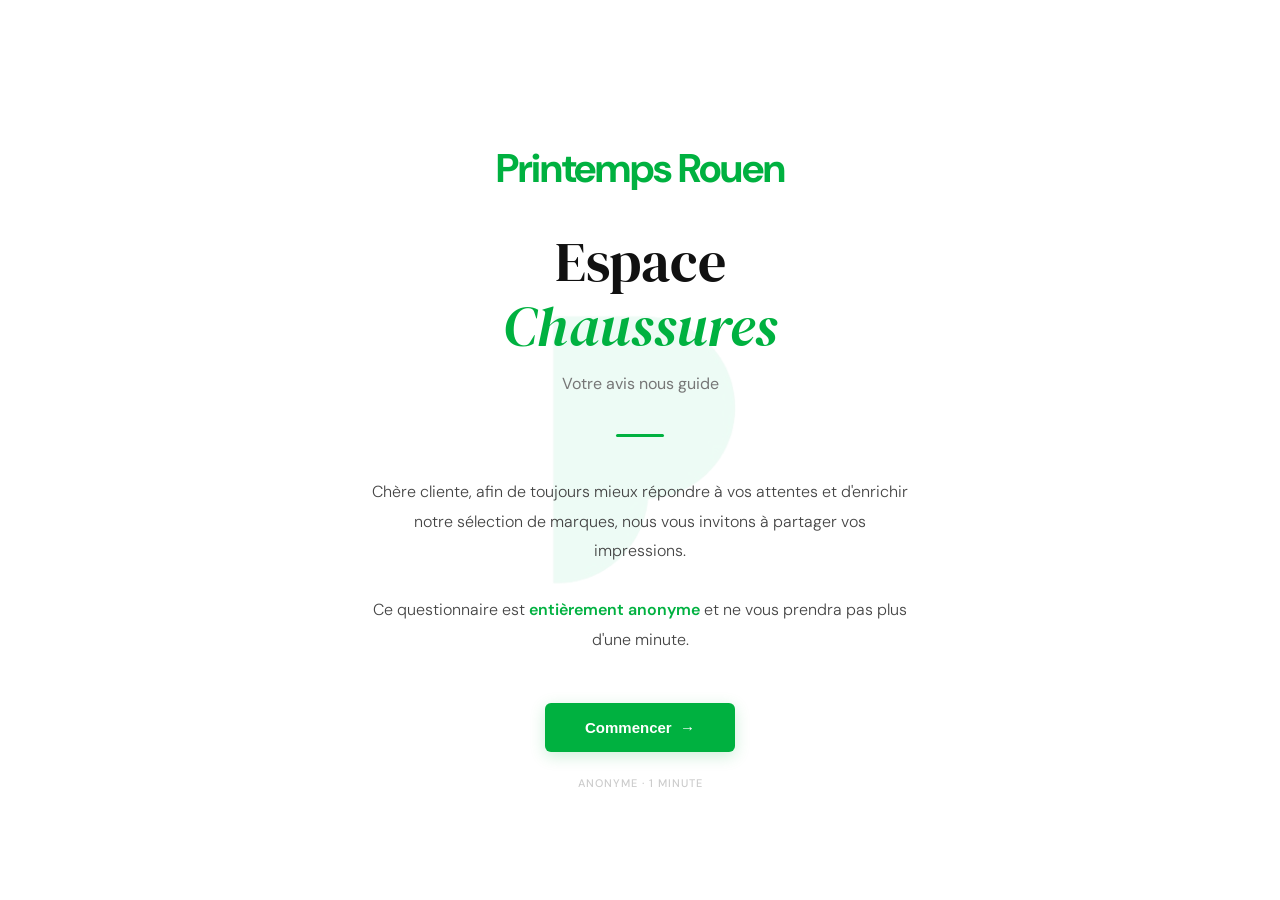
==== index.html @ 48b07a51 "change files' name to publish in ghp" ====
<!DOCTYPE html>
<html lang="fr">
<head>
  <meta charset="UTF-8" />
  <meta name="viewport" content="width=device-width, initial-scale=1.0" />
  <title>Espace Chaussures — Printemps Rouen</title>
  <link href="https://fonts.googleapis.com/css2?family=DM+Sans:wght@300;400;500;600;700&family=DM+Serif+Display:ital@0;1&display=swap" rel="stylesheet" />
  <link rel="stylesheet" href="style.css" />
</head>
<body>

<div id="page-accueil" class="page active">

  <img class="accueil-watermark" src="assets/logo-printemps.png" alt="" aria-hidden="true" />

  <div class="accueil-logo">Printemps Rouen</div>

  <h1 class="accueil-title">
    Espace<br><em>Chaussures</em>
  </h1>

  <p class="accueil-subtitle">Votre avis nous guide</p>

  <div class="divider-green"></div>

  <p class="accueil-text">
    Chère cliente, afin de toujours mieux répondre à vos attentes et d'enrichir notre sélection
    de marques, nous vous invitons à partager vos impressions.<br><br>
    Ce questionnaire est <strong style="color:var(--green);font-weight:600;">entièrement anonyme</strong>
    et ne vous prendra pas plus d'une minute.
  </p>

  <button class="btn-primary" onclick="showPage('page-questionnaire')">
    <span>Commencer &nbsp;→</span>
  </button>

  <div class="accueil-mention">Anonyme · 1 minute</div>
</div>


<div id="page-questionnaire" class="page" style="flex-direction:column;">

  <header class="form-header">
    <span class="form-header-brand">Printemps Rouen</span>
    <span class="form-header-section">Espace Chaussures</span>
  </header>

  <div class="progress-bar">
    <div class="progress-fill" id="progress-fill"></div>
  </div>

  <div class="form-body">

    <div class="form-intro">
      <div class="form-intro-eyebrow">Questionnaire satisfaction</div>
      <h2 class="form-intro-title">Vos <em>impressions</em> nous sont précieuses</h2>
    </div>

    <div class="question-block" id="q1-block">
      <div class="question-number">Question 01</div>
      <div class="question-label">Aujourd'hui, vous êtes plutôt à la recherche de…</div>
      <div class="error-msg">Veuillez sélectionner une réponse</div>
      <div class="choices" id="q1">
        <label class="choice-item" onclick="selectRadio(this,'q1')">
          <input type="radio" name="q1" value="Sneakers"/>
          <span class="choice-marker"></span>
          <span class="choice-text">Sneakers</span>
        </label>
        <label class="choice-item" onclick="selectRadio(this,'q1')">
          <input type="radio" name="q1" value="Chaussures Premium / de ville"/>
          <span class="choice-marker"></span>
          <span class="choice-text">Chaussures Premium / de ville</span>
        </label>
        <label class="choice-item" onclick="selectRadio(this,'q1')">
          <input type="radio" name="q1" value="Les deux"/>
          <span class="choice-marker"></span>
          <span class="choice-text">Les deux</span>
        </label>
      </div>
    </div>

    <!-- Q2 -->
    <div class="question-block" id="q2-block">
      <div class="question-number">Question 02</div>
      <div class="question-label">Comment évaluez-vous le choix de marques proposées dans cet espace ?</div>
      <div class="error-msg">Veuillez attribuer une note</div>
      <div class="stars-container" id="q2">
        <input type="radio" name="q2" id="star5" value="5"/>
        <label for="star5" title="Très satisfait">★</label>
        <input type="radio" name="q2" id="star4" value="4"/>
        <label for="star4" title="Satisfait">★</label>
        <input type="radio" name="q2" id="star3" value="3"/>
        <label for="star3" title="Neutre">★</label>
        <input type="radio" name="q2" id="star2" value="2"/>
        <label for="star2" title="Peu satisfait">★</label>
        <input type="radio" name="q2" id="star1" value="1"/>
        <label for="star1" title="Pas du tout satisfait">★</label>
      </div>
      <div class="stars-legend">
        <span>Pas du tout satisfait</span>
        <span>Très satisfait</span>
      </div>
    </div>

    <div class="question-block" id="q3-block">
      <div class="question-number">Question 03</div>
      <div class="question-label">Y a-t-il une marque, un style ou une couleur que vous auriez aimé trouver dans notre sélection aujourd'hui ?</div>
      <div class="error-msg">Veuillez renseigner une réponse</div>
      <textarea class="open-input" id="q3" rows="4" placeholder="Partagez vos suggestions…" oninput="handleQ3Input()"></textarea>
    </div>

    <div class="question-block" id="q4-block">
      <div class="question-number">Question 04</div>
      <div class="question-label">Recommanderiez-vous l'espace chaussures du Printemps à votre entourage ?</div>
      <div class="error-msg">Veuillez déplacer le curseur pour attribuer une note</div>

        <div class="nps-range-wrapper">
          <div class="nps-display">
            <div class="nps-value-badge" id="nps-badge">—</div>
            <p class="nps-hint" id="nps-hint">Faites glisser le curseur pour choisir votre note (0 à 10)</p>
          </div>
        <input
          type="range"
          class="nps-slider"
          id="q4-slider"
          min="0" max="10" step="1"
          value="5"
          oninput="updateNPS(this.value)"
          onchange="updateNPS(this.value)"
        />
        <div class="nps-labels">
          <span>0 — Pas du tout</span>
          <span>10 — Absolument</span>
        </div>
      </div>
    </div>

    <div class="question-block" id="q5-block">
      <div class="question-number">Question 05</div>
      <div class="question-label">Sur quel point pourrions-nous nous améliorer en priorité ?</div>
      <div class="error-msg">Veuillez sélectionner au moins une réponse</div>
      <div class="choices" id="q5">
        <label class="choice-item checkbox" onclick="selectCheckbox(event, this)">
          <input type="checkbox" value="Le temps d'attente (pour essayer ou en caisse)"/>
          <span class="choice-marker"></span>
          <span class="choice-text">Le temps d'attente (pour essayer ou en caisse)</span>
        </label>
        <label class="choice-item checkbox" onclick="selectCheckbox(event, this)">
          <input type="checkbox" value="La disponibilité des pointures"/>
          <span class="choice-marker"></span>
          <span class="choice-text">La disponibilité des pointures</span>
        </label>
        <label class="choice-item checkbox" onclick="selectCheckbox(event, this)">
          <input type="checkbox" value="L'aménagement de l'espace (sièges, miroirs, lisibilité des prix…)"/>
          <span class="choice-marker"></span>
          <span class="choice-text">L'aménagement de l'espace (sièges, miroirs, lisibilité des prix…)</span>
        </label>
        <label class="choice-item checkbox" onclick="selectCheckbox(event, this)">
          <input type="checkbox" value="Le conseil et l'accompagnement"/>
          <span class="choice-marker"></span>
          <span class="choice-text">Le conseil et l'accompagnement</span>
        </label>
        <label class="choice-item checkbox" id="autre-item" onclick="selectCheckbox(event, this); toggleAutre(this)">
          <input type="checkbox" value="Autre"/>
          <span class="choice-marker"></span>
          <span class="choice-text">Autre</span>
        </label>
        <input type="text" id="autre-text" class="other-input" placeholder="Précisez votre réponse…" oninput="updateProgress()"/>
      </div>
    </div>

  </div>

  <div class="form-footer">
    <button class="btn-submit" onclick="submitForm()">
      <span>Envoyer mes réponses</span>
    </button>
    <div class="form-mention">Questionnaire anonyme · Aucune donnée personnelle collectée</div>
    <div id="submit-status" class="form-status" role="status" aria-live="polite"></div>
    <input type="text" id="website-field" class="honeypot" tabindex="-1" autocomplete="off" aria-hidden="true"/>
  </div>

</div>


<div id="page-confirmation" class="page">

  <img class="confirm-watermark" src="assets/logo-printemps.png" alt="" aria-hidden="true" />

  <div class="confirm-icon">
    <svg viewBox="0 0 24 24"><polyline points="20 6 9 17 4 12"></polyline></svg>
  </div>

  <div class="confirm-eyebrow">Merci infiniment</div>

  <h2 class="confirm-title">Votre avis a bien<br>été <em>enregistré</em></h2>

  <div class="ornement" style="margin:24px auto;">
    <span>✦</span>
  </div>

  <p class="confirm-text">
    Toute l'équipe de l'espace Chaussures vous remercie pour votre temps et vos précieuses suggestions.
    <br><br>
    Nous vous souhaitons une excellente journée et un très beau shopping au Printemps.
  </p>

  <div class="confirm-footer">Printemps Rouen</div>
</div>

<script src="script.js"></script>
</body>
</html>
---- style.css ----
:root {
  --green: #00B140;
  --green-dark: #009934;
  --green-pale: #e8f8ee;
  --green-mid: #b2e4c5;
  --black: #111111;
  --white: #ffffff;
  --off-white: #f4f7f5;
  --grey: #767676;
  --grey-light: #dde5e0;
}

* { 
  margin: 0; 
  padding: 0; 
  box-sizing: border-box; 
}

html, body {
  height: 100%;
  background: var(--white);
  color: var(--black);
  font-family: 'DM Sans', sans-serif;
  font-weight: 400;
  overflow-x: hidden;
}

img { 
  max-width: 100%; 
  height: auto; 
}

.page {
  display: none;
  min-height: 100svh;
  animation: fadeIn 0.7s ease forwards;
}
.page.active { display: flex; }

@keyframes fadeIn {
  from { opacity: 0; transform: translateY(12px); }
  to   { opacity: 1; transform: translateY(0); }
}

.ornement {
  display: flex;
  align-items: center;
  gap: 16px;
  margin: 0 auto;
  width: fit-content;
}
.ornement::before, .ornement::after {
  content: '';
  display: block;
  width: 40px;
  height: 2px;
  background: var(--green);
  border-radius: 2px;
}
.ornement span { 
  color: var(--green); 
  font-size: 16px; 
}

#page-accueil {
  flex-direction: column;
  align-items: center;
  justify-content: center;
  text-align: center;
  padding: 60px 24px 28px;
  background: var(--white);
  position: relative;
  overflow: hidden;
}

.accueil-watermark {
  position: absolute;
  top: 50%;
  left: 50%;
  transform: translate(-50%, -50%);
  width: min(68vw, 480px);
  opacity: 0.08;
  pointer-events: none;
  user-select: none;
  z-index: 0;
}

#page-accueil > *:not(.accueil-watermark) { 
  position: relative; 
  z-index: 1; 
}

.accueil-logo {
  font-family: 'DM Sans', sans-serif;
  font-size: clamp(26px, 4.5vw, 40px);
  font-weight: 700;
  letter-spacing: -1px;
  color: var(--green);
  margin-bottom: 36px;
  opacity: 0;
  animation: fadeIn 0.8s ease 0.1s forwards;
}

.accueil-title {
  font-family: 'DM Serif Display', serif;
  font-size: clamp(30px, 5vw, 56px);
  font-weight: 400;
  color: var(--black);
  line-height: 1.15;
  margin-bottom: 14px;
  opacity: 0;
  animation: fadeIn 0.8s ease 0.3s forwards;
}
.accueil-title em { 
  font-style: italic; 
  color: var(--green); 
}

.accueil-subtitle {
  font-size: clamp(13px, 1.8vw, 16px);
  font-weight: 400;
  color: var(--grey);
  margin-bottom: 40px;
  opacity: 0;
  animation: fadeIn 0.8s ease 0.45s forwards;
}

.divider-green {
  width: 48px;
  height: 3px;
  background: var(--green);
  border-radius: 2px;
  margin: 0 auto 40px;
  opacity: 0;
  animation: fadeIn 0.8s ease 0.55s forwards;
}

.accueil-text {
  font-size: clamp(14px, 1.7vw, 16px);
  font-weight: 300;
  color: #444;
  line-height: 1.85;
  max-width: 540px;
  margin: 0 auto 48px;
  opacity: 0;
  animation: fadeIn 0.8s ease 0.65s forwards;
}

.btn-primary {
  display: inline-flex;
  align-items: center;
  gap: 10px;
  font-size: 15px;
  font-weight: 600;
  color: var(--white);
  background: var(--green);
  border: none;
  border-radius: 6px;
  padding: 16px 40px;
  cursor: pointer;
  transition: background 0.25s, transform 0.2s, box-shadow 0.2s;
  box-shadow: 0 4px 16px rgba(0,177,64,.2);
  opacity: 0;
  animation: fadeIn 0.8s ease 0.8s forwards;
}
.btn-primary:hover { 
  background: var(--green-dark); 
  transform: translateY(-2px); 
  box-shadow: 0 6px 24px rgba(0,177,64,.3); 
}

.accueil-mention {
  margin-top: 24px;
  padding-top: 0;
  font-size: 11px;
  font-weight: 500;
  letter-spacing: 1px;
  color: #ccc;
  text-transform: uppercase;
}

#page-questionnaire {
  flex-direction: column;
  min-height: 100vh;
  background: var(--off-white);
}

.form-header {
  background: var(--white);
  border-bottom: 3px solid var(--green);
  padding: 16px 48px;
  display: flex;
  align-items: center;
  justify-content: space-between;
  position: sticky;
  top: 0;
  z-index: 10;
  box-shadow: 0 2px 8px rgba(0,0,0,.06);
}

.form-header-brand {
  font-size: 20px;
  font-weight: 700;
  color: var(--green);
  letter-spacing: -0.5px;
}

.form-header-section {
  font-weight: 400;
  color: var(--grey);
  font-size: 14px;
}

.progress-bar { 
  height: 4px; 
  background: var(--green-mid); 
}

.progress-fill {
  height: 100%;
  background: var(--green);
  transition: width 0.5s ease;
  width: 0%;
  border-radius: 0 2px 2px 0;
}

.form-body {
  flex: 1;
  max-width: 760px;
  width: 100%;
  margin: 0 auto;
  padding: 40px 32px 24px;
}

.form-intro {
  background: var(--white);
  border-radius: 10px;
  border-left: 4px solid var(--green);
  padding: 24px 28px;
  margin-bottom: 16px;
  box-shadow: 0 1px 4px rgba(0,0,0,.06);
}

.form-intro-eyebrow {
  font-size: 11px;
  font-weight: 600;
  letter-spacing: 2px;
  color: var(--green);
  text-transform: uppercase;
  margin-bottom: 8px;
}

.form-intro-title {
  font-family: 'DM Serif Display', serif;
  font-size: clamp(20px, 2.8vw, 30px);
  font-weight: 400;
  line-height: 1.25;
  color: var(--black);
}
.form-intro-title em { 
  font-style: italic; 
  color: var(--green); 
}

.question-block {
  background: var(--white);
  border-radius: 10px;
  padding: 26px 28px;
  margin-bottom: 14px;
  border: 1.5px solid transparent;
  transition: border-color .2s, box-shadow .2s;
  box-shadow: 0 1px 4px rgba(0,0,0,.06);
  opacity: 0;
  transform: translateY(16px);
  animation: fadeIn 0.5s ease forwards;
}
.question-block:hover { border-color: var(--green-mid); box-shadow: 0 2px 12px rgba(0,177,64,.08); }
.question-block:nth-child(1) { animation-delay: 0.05s; }
.question-block:nth-child(2) { animation-delay: 0.12s; }
.question-block:nth-child(3) { animation-delay: 0.19s; }
.question-block:nth-child(4) { animation-delay: 0.26s; }
.question-block:nth-child(5) { animation-delay: 0.33s; }

.question-number {
  font-size: 11px;
  font-weight: 600;
  letter-spacing: 2px;
  color: var(--green);
  text-transform: uppercase;
  margin-bottom: 6px;
}

.question-label {
  font-family: 'DM Serif Display', serif;
  font-size: clamp(16px, 2vw, 21px);
  font-weight: 400;
  line-height: 1.4;
  color: var(--black);
  margin-bottom: 22px;
}

.choices { 
  display: flex; 
  flex-direction: column; 
  gap: 10px;
}

.choice-item {
  display: flex;
  align-items: center;
  gap: 14px;
  padding: 13px 16px;
  border: 1.5px solid var(--grey-light);
  border-radius: 8px;
  cursor: pointer;
  transition: all .2s;
  background: var(--white);
}
.choice-item:hover { 
  border-color: var(--green); 
  background: var(--green-pale); 
}
.choice-item input[type="radio"],
.choice-item input[type="checkbox"] { 
  display: none;
}

.choice-marker {
  width: 20px; height: 20px;
  border: 2px solid var(--grey-light);
  border-radius: 50%;
  flex-shrink: 0;
  transition: all .2s;
  position: relative;
  background: var(--white);
}
.choice-item.checkbox .choice-marker {
  border-radius: 4px; 
}

.choice-marker::after {
  content: '';
  position: absolute;
  top: 50%; left: 50%;
  transform: translate(-50%,-50%) scale(0);
  width: 9px; height: 9px;
  background: var(--green);
  border-radius: 50%;
  transition: transform .18s;
}
.choice-item.checkbox .choice-marker::after { 
  border-radius: 2px; 
}
.choice-item.selected { 
  border-color: var(--green); 
  background: var(--green-pale); 
}
.choice-item.selected .choice-marker { 
  border-color: var(--green); 
}
.choice-item.selected .choice-marker::after { 
  transform: translate(-50%,-50%) scale(1); 
}

.choice-text { 
  font-size: 15px; 
  font-weight: 400; 
  color: var(--black); 
}

.other-input {
  display: none;
  margin-top: 12px;
  width: 100%;
  border: 1.5px solid var(--grey-light);
  border-radius: 6px;
  padding: 10px 14px;
  font-family: 'DM Sans', sans-serif;
  font-size: 15px;
  color: var(--black);
  background: var(--white);
  outline: none;
  transition: border-color .2s;
}

.other-input:focus { 
  border-color: var(--green);
}

.other-input.visible { 
  display: block; 
  animation: fadeIn .25s ease; 
}

.stars-container {
  display: flex;
  gap: 15px;
  flex-direction: row-reverse;
  justify-content: flex-end;
}
.stars-container input { 
  display: none; 
}
.stars-container label {
  font-size: 44px;
  color: var(--grey-light);
  cursor: pointer;
  transition: color .12s, transform .12s;
  line-height: 1;
}
.stars-container label:hover,
.stars-container label:hover ~ label,
.stars-container input:checked ~ label { 
  color: var(--green); 
}
.stars-container label:hover { 
  transform: scale(1.15); 
}

.stars-legend {
  display: flex;
  justify-content: space-between;
  margin-top: 10px;
  font-size: 11px;
  font-weight: 500;
  letter-spacing: 1px;
  color: var(--grey);
  text-transform: uppercase;
  max-width: 320px;
}


.open-input {
  width: 100%;
  border: 1.5px solid var(--grey-light);
  border-radius: 8px;
  padding: 14px 16px;
  font-family: 'DM Sans', sans-serif;
  font-size: 15px;
  color: var(--black);
  background: var(--white);
  outline: none;
  resize: vertical;
  min-height: 100px;
  transition: border-color .2s;
  line-height: 1.6;
}
.open-input::placeholder { 
  color: #bbb; 
}
.open-input:focus { 
  border-color: var(--green); 
}

.nps-range-wrapper { 
  padding: 4px 2px; 
}

.nps-display {
  display: flex;
  flex-direction: column;
  align-items: center;
  margin-bottom: 20px;
  gap: 10px;
}

.nps-value-badge {
  width: 76px;
  height: 76px;
  border-radius: 50%;
  background: var(--green);
  color: var(--white);
  font-size: 30px;
  font-weight: 700;
  display: flex;
  align-items: center;
  justify-content: center;
  transition: transform .2s cubic-bezier(.34,1.56,.64,1), background .2s;
  box-shadow: 0 4px 16px rgba(0,177,64,.25);
}

@keyframes nps-idle-badge {
  0%, 100% { transform: scale(1); box-shadow: 0 4px 16px rgba(0,177,64,.18); }
  50% { transform: scale(1.06); box-shadow: 0 6px 18px rgba(0,177,64,.28); }
}

.nps-value-badge.idle {
  background: #d5dcd8;
  color: #5f6a64;
  animation: nps-idle-badge 1.7s ease-in-out infinite;
}

@keyframes badge-pulse {
  0%   { transform: scale(1); }
  45%  { transform: scale(1.22); }
  100% { transform: scale(1); }
}
.nps-value-badge.pulse { 
  animation: badge-pulse .3s cubic-bezier(.34,1.56,.64,1); 
}

.nps-hint {
  font-size: 12px;
  color: var(--grey);
  font-style: italic;
  text-align: center;
  transition: opacity .3s;
}
.nps-hint.hidden { 
  opacity: 0; 
  pointer-events: none; 
}

input[type="range"].nps-slider {
  -webkit-appearance: none;
  appearance: none;
  width: 100%;
  height: 6px;
  border-radius: 3px;
  outline: none;
  cursor: pointer;
}
input[type="range"].nps-slider::-webkit-slider-thumb {
  -webkit-appearance: none;
  width: 26px; height: 26px;
  border-radius: 50%;
  background: var(--white);
  border: 3px solid var(--green);
  box-shadow: 0 2px 8px rgba(0,177,64,.3);
  cursor: pointer;
  transition: transform .15s, box-shadow .15s;
}
input[type="range"].nps-slider::-moz-range-thumb {
  width: 26px; height: 26px;
  border-radius: 50%;
  background: var(--white);
  border: 3px solid var(--green);
  box-shadow: 0 2px 8px rgba(0,177,64,.3);
  cursor: pointer;
}
input[type="range"].nps-slider:hover::-webkit-slider-thumb {
  transform: scale(1.2);
  box-shadow: 0 4px 16px rgba(0,177,64,.4);
}

input[type="range"].nps-slider.idle::-webkit-slider-thumb {
  animation: nps-idle-badge 1.7s ease-in-out infinite;
}

input[type="range"].nps-slider.idle::-moz-range-thumb {
  animation: nps-idle-badge 1.7s ease-in-out infinite;
}

.nps-labels {
  display: flex;
  justify-content: space-between;
  margin-top: 10px;
  font-size: 11px;
  font-weight: 500;
  letter-spacing: 1px;
  color: var(--grey);
  text-transform: uppercase;
}

.form-footer {
  padding: 8px 32px 64px;
  max-width: 760px;
  margin: 0 auto;
  width: 100%;
  display: flex;
  flex-direction: column;
  align-items: center;
}

.btn-submit {
  font-size: 15px;
  font-weight: 600;
  color: var(--white);
  background: var(--green);
  border: none;
  border-radius: 6px;
  padding: 16px 56px;
  cursor: pointer;
  transition: background .25s, transform .2s, box-shadow .2s;
  box-shadow: 0 4px 16px rgba(0,177,64,.2);
}
.btn-submit:hover { 
  background: var(--green-dark); 
  transform: translateY(-2px); 
  box-shadow: 0 6px 24px rgba(0,177,64,.3); 
}
.btn-submit:disabled { 
  opacity: .6; cursor: not-allowed; 
  transform: none; 
  box-shadow: none; 
}

.form-mention {
  margin-top: 14px;
  font-size: 11px;
  font-weight: 500;
  letter-spacing: 1px;
  color: var(--grey);
  text-transform: uppercase;
  text-align: center;
}

.form-status {
  margin-top: 10px;
  min-height: 18px;
  font-size: 13px;
  font-weight: 500;
  color: var(--grey);
  text-align: center;
}
.form-status.error { 
  color: #d9534f; 
}

.honeypot { 
  position: absolute; 
  left: -9999px; 
  opacity: 0; 
  pointer-events: none; 
  height: 0; 
  width: 0; 
}

.question-block.error { 
  border-color: #f5c6cb !important; 
  background: #fff8f8; 
}

.question-block.error .question-label::after { 
  content: ' *'; 
  color: #d9534f; 
}

.question-block.error .open-input {
  border-color: #d9534f;
}

.question-block.error .nps-hint {
  color: #d9534f;
}

.question-block.error .nps-value-badge {
  background: #f5c6cb;
  color: #d9534f;
  box-shadow: 0 4px 16px rgba(217, 83, 79, .2);
}

.error-msg { 
  display: none; 
  font-size: 12px; 
  font-weight: 500; 
  color: #d9534f; 
  margin-bottom: 12px; 
}

.question-block.error .error-msg { 
  display: block;
}

#page-confirmation {
  flex-direction: column;
  align-items: center;
  justify-content: center;
  text-align: center;
  padding: 60px 24px;
  background: var(--white);
  position: relative;
  overflow: hidden;
}

.confirm-watermark {
  position: absolute;
  top: 50%; left: 50%;
  transform: translate(-50%, -50%);
  width: min(68vw, 480px);
  opacity: 0.07;
  pointer-events: none;
  user-select: none;
  z-index: 0;
}

#page-confirmation > *:not(.confirm-watermark) { 
  position: relative; 
  z-index: 1;
}

.confirm-icon {
  width: 72px; height: 72px;
  border: 2.5px solid var(--green);
  border-radius: 50%;
  display: flex;
  align-items: center;
  justify-content: center;
  margin: 0 auto 26px;
  background: var(--green-pale);
}
.confirm-icon svg {
  width: 28px; height: 28px;
  stroke: var(--green); fill: none;
  stroke-width: 2.5;
  stroke-linecap: round;
  stroke-linejoin: round;
}

.confirm-eyebrow {
  font-size: 11px;
  font-weight: 600;
  letter-spacing: 3px;
  color: var(--green);
  text-transform: uppercase;
  margin-bottom: 12px;
}

.confirm-title {
  font-family: 'DM Serif Display', serif;
  font-size: clamp(28px, 5vw, 48px);
  font-weight: 400;
  color: var(--black);
  line-height: 1.15;
}

.confirm-title em { 
  font-style: italic; 
  color: var(--green); 
}

.confirm-text {
  font-size: clamp(14px, 1.7vw, 16px);
  font-weight: 300;
  color: #555;
  line-height: 1.85;
  max-width: 500px;
  margin: 28px auto 0;
}

.confirm-footer {
  position: static;
  margin-top: 30px;
  font-family: 'DM Sans', sans-serif;
  font-size: 20px;
  font-weight: 700;
  color: var(--green);
  letter-spacing: -0.5px;
}

@media (max-width: 900px) {
  .form-header { padding: 14px 20px; }
  .form-body { padding: 28px 20px 20px; }
  .form-footer { padding: 6px 20px 56px; }

  .question-block,
  .form-intro { padding: 22px 20px; }

  .choice-item {
    align-items: flex-start;
    gap: 12px;
  }

  .choice-marker { margin-top: 2px; }
  .choice-text { line-height: 1.45; }

  .stars-container {
    justify-content: space-between;
    gap: 8px;
  }

  .stars-container label { font-size: clamp(34px, 8vw, 44px); }

  .nps-labels {
    gap: 10px;
    flex-wrap: wrap;
    justify-content: space-between;
  }
}

@media (max-width: 600px) {
  #page-accueil {
    justify-content: center;
    padding-top: 30px;
    padding-bottom: 18px;
  }

  .accueil-watermark { width: min(84vw, 360px); }
  .accueil-logo { margin-bottom: 24px; }
  .accueil-subtitle { margin-bottom: 28px; }
  .divider-green { margin-bottom: 24px; }
  .accueil-text {
    line-height: 1.65;
    margin-bottom: 24px;
  }

  .btn-primary {
    width: 100%;
    max-width: 320px;
    justify-content: center;
    padding: 14px 20px;
  }

  .accueil-mention { margin-top: 18px; }

  .form-header {
    padding: 12px 14px;
    gap: 8px;
  }

  .form-header-brand {
    font-size: 16px;
    line-height: 1.2;
  }

  .form-header-section {
    font-size: 12px;
    text-align: right;
    line-height: 1.2;
  }

  .form-body { padding: 16px 10px 12px; }
  .form-footer { padding: 2px 10px 44px; }
  .form-intro, .question-block { padding: 16px 14px; }

  .question-label { margin-bottom: 16px; }

  .stars-legend {
    max-width: none;
    gap: 8px;
    font-size: 10px;
  }

  .nps-value-badge {
    width: 64px;
    height: 64px;
    font-size: 25px;
  }

  .btn-submit {
    width: 100%;
    max-width: 340px;
    padding: 14px 20px;
  }

  #page-confirmation {
    justify-content: center;
    padding: 40px 16px 20px;
  }

  .confirm-watermark { width: min(86vw, 360px); }
  .confirm-text {
    margin-top: 18px;
    line-height: 1.7;
  }

  .confirm-footer {
    margin-top: 24px;
    font-size: 18px;
  }
}

@media (max-width: 420px) {
  .form-header-section { display: none; }
  .question-number,
  .form-intro-eyebrow,
  .stars-legend,
  .nps-labels,
  .form-mention,
  .accueil-mention {
    letter-spacing: 0.6px;
  }

  .choice-item { padding: 12px; }
  .choice-text { font-size: 14px; }
  .open-input,
  .other-input { font-size: 14px; }
}
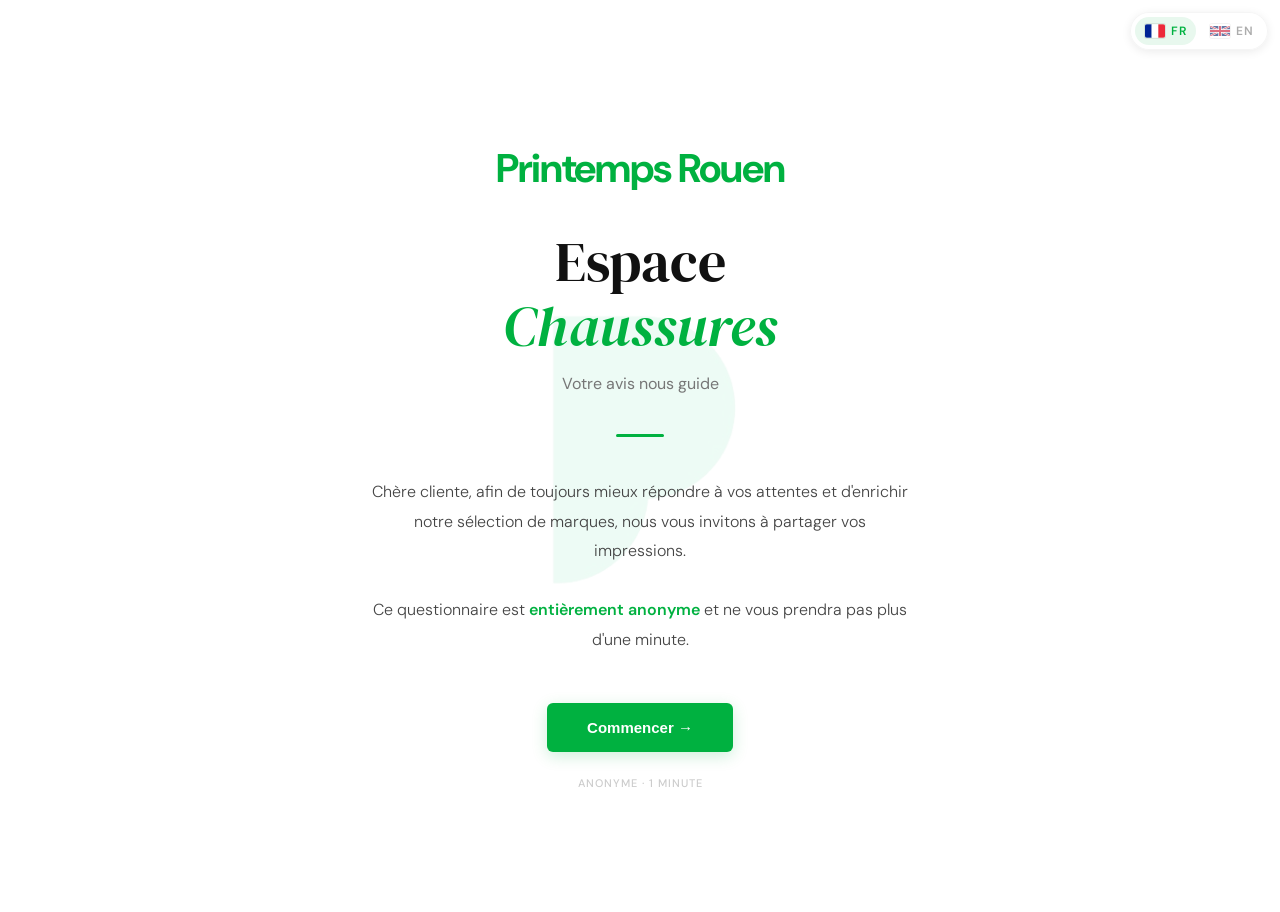
==== commit 6a0c18fd: "feat : add fr/en i18n" ====
--- a/index.html
+++ b/index.html
@@ -9,21 +9,45 @@
 </head>
 <body>
 
+<div class="lang-switcher" role="group" aria-label="Language">
+  <button type="button" class="lang-btn" data-lang="fr" onclick="setLanguage('fr')" aria-label="Français">
+    <svg viewBox="0 0 3 2" width="20" height="14" aria-hidden="true">
+      <rect width="1" height="2" fill="#002395"/>
+      <rect x="1" width="1" height="2" fill="#ffffff"/>
+      <rect x="2" width="1" height="2" fill="#ED2939"/>
+    </svg>
+    <span>FR</span>
+  </button>
+  <button type="button" class="lang-btn" data-lang="en" onclick="setLanguage('en')" aria-label="English">
+    <svg viewBox="0 0 60 30" width="20" height="14" aria-hidden="true">
+      <clipPath id="uk-clip"><path d="M0,0 v30 h60 v-30 z"/></clipPath>
+      <g clip-path="url(#uk-clip)">
+        <rect width="60" height="30" fill="#012169"/>
+        <path d="M0,0 L60,30 M60,0 L0,30" stroke="#ffffff" stroke-width="6"/>
+        <path d="M0,0 L60,30 M60,0 L0,30" stroke="#C8102E" stroke-width="3"/>
+        <path d="M30,0 v30 M0,15 h60" stroke="#ffffff" stroke-width="10"/>
+        <path d="M30,0 v30 M0,15 h60" stroke="#C8102E" stroke-width="6"/>
+      </g>
+    </svg>
+    <span>EN</span>
+  </button>
+</div>
+
 <div id="page-accueil" class="page active">
 
   <img class="accueil-watermark" src="assets/logo-printemps.png" alt="" aria-hidden="true" />
 
   <div class="accueil-logo">Printemps Rouen</div>
 
-  <h1 class="accueil-title">
+  <h1 class="accueil-title" data-i18n-html="accueil.title">
     Espace<br><em>Chaussures</em>
   </h1>
 
-  <p class="accueil-subtitle">Votre avis nous guide</p>
+  <p class="accueil-subtitle" data-i18n="accueil.subtitle">Votre avis nous guide</p>
 
   <div class="divider-green"></div>
 
-  <p class="accueil-text">
+  <p class="accueil-text" data-i18n-html="accueil.text">
     Chère cliente, afin de toujours mieux répondre à vos attentes et d'enrichir notre sélection
     de marques, nous vous invitons à partager vos impressions.<br><br>
     Ce questionnaire est <strong style="color:var(--green);font-weight:600;">entièrement anonyme</strong>
@@ -31,10 +55,10 @@
   </p>
 
   <button class="btn-primary" onclick="showPage('page-questionnaire')">
-    <span>Commencer &nbsp;→</span>
+    <span data-i18n="accueil.start">Commencer &nbsp;→</span>
   </button>
 
-  <div class="accueil-mention">Anonyme · 1 minute</div>
+  <div class="accueil-mention" data-i18n="accueil.mention">Anonyme · 1 minute</div>
 </div>
 
 
@@ -42,7 +66,7 @@
 
   <header class="form-header">
     <span class="form-header-brand">Printemps Rouen</span>
-    <span class="form-header-section">Espace Chaussures</span>
+    <span class="form-header-section" data-i18n="form.section">Espace Chaussures</span>
   </header>
 
   <div class="progress-bar">
@@ -52,72 +76,72 @@
   <div class="form-body">
 
     <div class="form-intro">
-      <div class="form-intro-eyebrow">Questionnaire satisfaction</div>
-      <h2 class="form-intro-title">Vos <em>impressions</em> nous sont précieuses</h2>
+      <div class="form-intro-eyebrow" data-i18n="form.eyebrow">Questionnaire satisfaction</div>
+      <h2 class="form-intro-title" data-i18n-html="form.title">Vos <em>impressions</em> nous sont précieuses</h2>
     </div>
 
     <div class="question-block" id="q1-block">
-      <div class="question-number">Question 01</div>
-      <div class="question-label">Aujourd'hui, vous êtes plutôt à la recherche de…</div>
-      <div class="error-msg">Veuillez sélectionner une réponse</div>
+      <div class="question-number" data-i18n="q.num1">Question 01</div>
+      <div class="question-label" data-i18n="q1.label">Aujourd'hui, vous êtes plutôt à la recherche de…</div>
+      <div class="error-msg" data-i18n="q1.error">Veuillez sélectionner une réponse</div>
       <div class="choices" id="q1">
         <label class="choice-item" onclick="selectRadio(this,'q1')">
+          <input type="radio" name="q1" value="Chaussures Premium / de ville"/>
+          <span class="choice-marker"></span>
+          <span class="choice-text" data-i18n="q1.opt1">Chaussures Premium / de ville</span>
+        </label>
+        <label class="choice-item" onclick="selectRadio(this,'q1')">
           <input type="radio" name="q1" value="Sneakers"/>
           <span class="choice-marker"></span>
-          <span class="choice-text">Sneakers</span>
-        </label>
-        <label class="choice-item" onclick="selectRadio(this,'q1')">
-          <input type="radio" name="q1" value="Chaussures Premium / de ville"/>
-          <span class="choice-marker"></span>
-          <span class="choice-text">Chaussures Premium / de ville</span>
+          <span class="choice-text" data-i18n="q1.opt2">Sneakers</span>
         </label>
         <label class="choice-item" onclick="selectRadio(this,'q1')">
           <input type="radio" name="q1" value="Les deux"/>
           <span class="choice-marker"></span>
-          <span class="choice-text">Les deux</span>
+          <span class="choice-text" data-i18n="q1.opt3">Les deux</span>
         </label>
       </div>
     </div>
 
     <!-- Q2 -->
     <div class="question-block" id="q2-block">
-      <div class="question-number">Question 02</div>
-      <div class="question-label">Comment évaluez-vous le choix de marques proposées dans cet espace ?</div>
-      <div class="error-msg">Veuillez attribuer une note</div>
+      <div class="question-number" data-i18n="q.num2">Question 02</div>
+      <div class="question-label" data-i18n="q2.label">Comment évaluez-vous le choix de marques proposées dans cet espace ?</div>
+      <div class="error-msg" data-i18n="q2.error">Veuillez attribuer une note</div>
       <div class="stars-container" id="q2">
         <input type="radio" name="q2" id="star5" value="5"/>
-        <label for="star5" title="Très satisfait">★</label>
+        <label for="star5" data-i18n-title="q2.t5" title="Très satisfait">★</label>
         <input type="radio" name="q2" id="star4" value="4"/>
-        <label for="star4" title="Satisfait">★</label>
+        <label for="star4" data-i18n-title="q2.t4" title="Satisfait">★</label>
         <input type="radio" name="q2" id="star3" value="3"/>
-        <label for="star3" title="Neutre">★</label>
+        <label for="star3" data-i18n-title="q2.t3" title="Neutre">★</label>
         <input type="radio" name="q2" id="star2" value="2"/>
-        <label for="star2" title="Peu satisfait">★</label>
+        <label for="star2" data-i18n-title="q2.t2" title="Peu satisfait">★</label>
         <input type="radio" name="q2" id="star1" value="1"/>
-        <label for="star1" title="Pas du tout satisfait">★</label>
+        <label for="star1" data-i18n-title="q2.t1" title="Pas du tout satisfait">★</label>
       </div>
       <div class="stars-legend">
-        <span>Pas du tout satisfait</span>
-        <span>Très satisfait</span>
+        <span data-i18n="q2.legLeft">Pas du tout satisfait</span>
+        <span data-i18n="q2.legRight">Très satisfait</span>
       </div>
     </div>
 
     <div class="question-block" id="q3-block">
-      <div class="question-number">Question 03</div>
-      <div class="question-label">Y a-t-il une marque, un style ou une couleur que vous auriez aimé trouver dans notre sélection aujourd'hui ?</div>
-      <div class="error-msg">Veuillez renseigner une réponse</div>
-      <textarea class="open-input" id="q3" rows="4" placeholder="Partagez vos suggestions…" oninput="handleQ3Input()"></textarea>
+      <div class="question-number" data-i18n="q.num3">Question 03</div>
+      <div class="question-label" data-i18n="q3.label">Y a-t-il une marque, un style ou une couleur que vous auriez aimé trouver dans notre sélection aujourd'hui ?</div>
+      <div class="error-msg" data-i18n="q3.error">Veuillez renseigner une réponse</div>
+      <textarea class="open-input" id="q3" rows="4" data-i18n-placeholder="q3.placeholder" placeholder="Partagez vos suggestions…" oninput="handleQ3Input()"></textarea>
     </div>
 
     <div class="question-block" id="q4-block">
-      <div class="question-number">Question 04</div>
-      <div class="question-label">Recommanderiez-vous l'espace chaussures du Printemps à votre entourage ?</div>
-      <div class="error-msg">Veuillez déplacer le curseur pour attribuer une note</div>
+      <div class="question-number" data-i18n="q.num4">Question 04</div>
+      <div class="question-label" data-i18n="q4.label">Recommanderiez-vous l'espace chaussures du Printemps à votre entourage ?</div>
+      <div class="error-msg" data-i18n="q4.error">Veuillez déplacer le curseur pour attribuer une note</div>
 
         <div class="nps-range-wrapper">
           <div class="nps-display">
             <div class="nps-value-badge" id="nps-badge">—</div>
-            <p class="nps-hint" id="nps-hint">Faites glisser le curseur pour choisir votre note (0 à 10)</p>
+            <p class="nps-hint" id="nps-hint" data-i18n="q4.hint">Faites glisser le curseur pour choisir votre note (0 à 10)</p>
           </div>
         <input
           type="range"
@@ -129,53 +153,64 @@
           onchange="updateNPS(this.value)"
         />
         <div class="nps-labels">
-          <span>0 — Pas du tout</span>
-          <span>10 — Absolument</span>
+          <span data-i18n="q4.labLeft">0 — Pas du tout</span>
+          <span data-i18n="q4.labRight">10 — Absolument</span>
         </div>
       </div>
     </div>
 
     <div class="question-block" id="q5-block">
-      <div class="question-number">Question 05</div>
-      <div class="question-label">Sur quel point pourrions-nous nous améliorer en priorité ?</div>
-      <div class="error-msg">Veuillez sélectionner au moins une réponse</div>
+      <div class="question-number" data-i18n="q.num5">Question 05</div>
+      <div class="question-label" data-i18n="q5.label">Sur quel point pourrions-nous nous améliorer en priorité ?</div>
+      <div class="error-msg" data-i18n="q5.error">Veuillez sélectionner au moins une réponse</div>
       <div class="choices" id="q5">
         <label class="choice-item checkbox" onclick="selectCheckbox(event, this)">
           <input type="checkbox" value="Le temps d'attente (pour essayer ou en caisse)"/>
           <span class="choice-marker"></span>
-          <span class="choice-text">Le temps d'attente (pour essayer ou en caisse)</span>
+          <span class="choice-text" data-i18n="q5.opt1">Le temps d'attente (pour essayer ou en caisse)</span>
         </label>
         <label class="choice-item checkbox" onclick="selectCheckbox(event, this)">
           <input type="checkbox" value="La disponibilité des pointures"/>
           <span class="choice-marker"></span>
-          <span class="choice-text">La disponibilité des pointures</span>
+          <span class="choice-text" data-i18n="q5.opt2">La disponibilité des pointures</span>
         </label>
         <label class="choice-item checkbox" onclick="selectCheckbox(event, this)">
           <input type="checkbox" value="L'aménagement de l'espace (sièges, miroirs, lisibilité des prix…)"/>
           <span class="choice-marker"></span>
-          <span class="choice-text">L'aménagement de l'espace (sièges, miroirs, lisibilité des prix…)</span>
+          <span class="choice-text" data-i18n="q5.opt3">L'aménagement de l'espace (sièges, miroirs, lisibilité des prix…)</span>
         </label>
         <label class="choice-item checkbox" onclick="selectCheckbox(event, this)">
           <input type="checkbox" value="Le conseil et l'accompagnement"/>
           <span class="choice-marker"></span>
-          <span class="choice-text">Le conseil et l'accompagnement</span>
+          <span class="choice-text" data-i18n="q5.opt4">Le conseil et l'accompagnement</span>
+        </label>
+        <label class="choice-item checkbox" onclick="selectCheckbox(event, this)">
+          <input type="checkbox" value="Rien"/>
+          <span class="choice-marker"></span>
+          <span class="choice-text" data-i18n="q5.opt5">Rien</span>
         </label>
         <label class="choice-item checkbox" id="autre-item" onclick="selectCheckbox(event, this); toggleAutre(this)">
           <input type="checkbox" value="Autre"/>
           <span class="choice-marker"></span>
-          <span class="choice-text">Autre</span>
-        </label>
-        <input type="text" id="autre-text" class="other-input" placeholder="Précisez votre réponse…" oninput="updateProgress()"/>
-      </div>
+          <span class="choice-text" data-i18n="q5.opt6">Autre</span>
+        </label>
+        <input type="text" id="autre-text" class="other-input" data-i18n-placeholder="q5.otherPlaceholder" placeholder="Précisez votre réponse…" oninput="updateProgress()"/>
+      </div>
+    </div>
+
+    <div class="question-block" id="q6-block">
+      <div class="question-number" data-i18n="q.num6">Question 06</div>
+      <div class="question-label" data-i18n-html="q6.label">Souhaitez-vous ajouter un dernier commentaire ? <span class="optional-label">(facultatif)</span></div>
+      <textarea class="open-input" id="q6" rows="4" data-i18n-placeholder="q6.placeholder" placeholder="Vous pouvez partager ici toute remarque complémentaire…" oninput="updateProgress()"></textarea>
     </div>
 
   </div>
 
   <div class="form-footer">
     <button class="btn-submit" onclick="submitForm()">
-      <span>Envoyer mes réponses</span>
+      <span data-i18n="submit.btn">Envoyer mes réponses</span>
     </button>
-    <div class="form-mention">Questionnaire anonyme · Aucune donnée personnelle collectée</div>
+    <div class="form-mention" data-i18n="submit.mention">Questionnaire anonyme · Aucune donnée personnelle collectée</div>
     <div id="submit-status" class="form-status" role="status" aria-live="polite"></div>
     <input type="text" id="website-field" class="honeypot" tabindex="-1" autocomplete="off" aria-hidden="true"/>
   </div>
@@ -191,20 +226,22 @@
     <svg viewBox="0 0 24 24"><polyline points="20 6 9 17 4 12"></polyline></svg>
   </div>
 
-  <div class="confirm-eyebrow">Merci infiniment</div>
-
-  <h2 class="confirm-title">Votre avis a bien<br>été <em>enregistré</em></h2>
+  <div class="confirm-eyebrow" data-i18n="confirm.eyebrow">Merci infiniment</div>
+
+  <h2 class="confirm-title" data-i18n-html="confirm.title">Votre avis a bien<br>été <em>enregistré</em></h2>
 
   <div class="ornement" style="margin:24px auto;">
     <span>✦</span>
   </div>
 
-  <p class="confirm-text">
+  <p class="confirm-text" data-i18n-html="confirm.text">
     Toute l'équipe de l'espace Chaussures vous remercie pour votre temps et vos précieuses suggestions.
     <br><br>
     Nous vous souhaitons une excellente journée et un très beau shopping au Printemps.
   </p>
 
+  <button class="btn-subtle-back" type="button" onclick="goToQuestionnaireStart()" data-i18n="confirm.back">Revenir au début du questionnaire</button>
+
   <div class="confirm-footer">Printemps Rouen</div>
 </div>
 
--- a/style.css
+++ b/style.css
@@ -299,6 +299,14 @@
   margin-bottom: 22px;
 }
 
+.optional-label {
+  font-family: 'DM Sans', sans-serif;
+  font-size: 0.72em;
+  font-weight: 500;
+  color: var(--grey);
+  font-style: normal;
+}
+
 .choices { 
   display: flex; 
   flex-direction: column; 
@@ -376,10 +384,12 @@
   border-radius: 6px;
   padding: 10px 14px;
   font-family: 'DM Sans', sans-serif;
-  font-size: 15px;
+  font-size: 16px;
   color: var(--black);
   background: var(--white);
   outline: none;
+  scroll-margin-top: 88px;
+  scroll-margin-bottom: 40svh;
   transition: border-color .2s;
 }
 
@@ -436,10 +446,12 @@
   border-radius: 8px;
   padding: 14px 16px;
   font-family: 'DM Sans', sans-serif;
-  font-size: 15px;
+  font-size: 16px;
   color: var(--black);
   background: var(--white);
   outline: none;
+  scroll-margin-top: 88px;
+  scroll-margin-bottom: 40svh;
   resize: vertical;
   min-height: 100px;
   transition: border-color .2s;
@@ -595,6 +607,27 @@
   box-shadow: none; 
 }
 
+.btn-subtle-back {
+  display: inline-block;
+  margin-top: 10px;
+  padding: 2px 0;
+  border: none;
+  background: transparent;
+  color: #7f8a84;
+  font-size: 12px;
+  font-weight: 500;
+  letter-spacing: 0.4px;
+  text-decoration: underline;
+  text-underline-offset: 2px;
+  cursor: pointer;
+  transition: color .2s;
+}
+
+.btn-subtle-back:hover,
+.btn-subtle-back:focus-visible {
+  color: #6e7a73;
+}
+
 .form-mention {
   margin-top: 14px;
   font-size: 11px;
@@ -667,10 +700,12 @@
   align-items: center;
   justify-content: center;
   text-align: center;
+  min-height: 100dvh;
   padding: 60px 24px;
   background: var(--white);
   position: relative;
-  overflow: hidden;
+  overflow-x: hidden;
+  overflow-y: auto;
 }
 
 .confirm-watermark {
@@ -845,7 +880,8 @@
 
   #page-confirmation {
     justify-content: center;
-    padding: 40px 16px 20px;
+    min-height: 100dvh;
+    padding: 40px 16px calc(20px + env(safe-area-inset-bottom, 0px));
   }
 
   .confirm-watermark { width: min(86vw, 360px); }
@@ -874,5 +910,60 @@
   .choice-item { padding: 12px; }
   .choice-text { font-size: 14px; }
   .open-input,
-  .other-input { font-size: 14px; }
-}
+  .other-input { font-size: 16px; }
+}
+
+.lang-switcher {
+  position: fixed;
+  top: 12px;
+  right: 12px;
+  z-index: 100;
+  display: flex;
+  gap: 4px;
+  background: rgba(255, 255, 255, 0.92);
+  -webkit-backdrop-filter: blur(8px);
+  backdrop-filter: blur(8px);
+  padding: 4px;
+  border-radius: 999px;
+  box-shadow: 0 2px 10px rgba(0, 0, 0, 0.08);
+  border: 1px solid rgba(0, 0, 0, 0.04);
+}
+
+.lang-btn {
+  border: 0;
+  background: transparent;
+  padding: 6px 10px;
+  cursor: pointer;
+  border-radius: 999px;
+  display: inline-flex;
+  align-items: center;
+  gap: 6px;
+  font-family: inherit;
+  font-size: 12px;
+  font-weight: 600;
+  letter-spacing: 0.4px;
+  color: var(--grey);
+  opacity: 0.6;
+  transition: background .2s ease, color .2s ease, opacity .2s ease;
+}
+
+.lang-btn:hover { opacity: 1; }
+
+.lang-btn.active {
+  opacity: 1;
+  background: var(--green-pale);
+  color: var(--green);
+}
+
+.lang-btn svg {
+  display: block;
+  border-radius: 2px;
+  box-shadow: 0 0 0 1px rgba(0, 0, 0, 0.08);
+}
+
+@media (max-width: 600px) {
+  .lang-switcher { top: 8px; right: 8px; padding: 3px; }
+  .lang-btn { padding: 5px 8px; font-size: 11px; }
+  .lang-btn svg { width: 18px; height: 12px; }
+}
+
